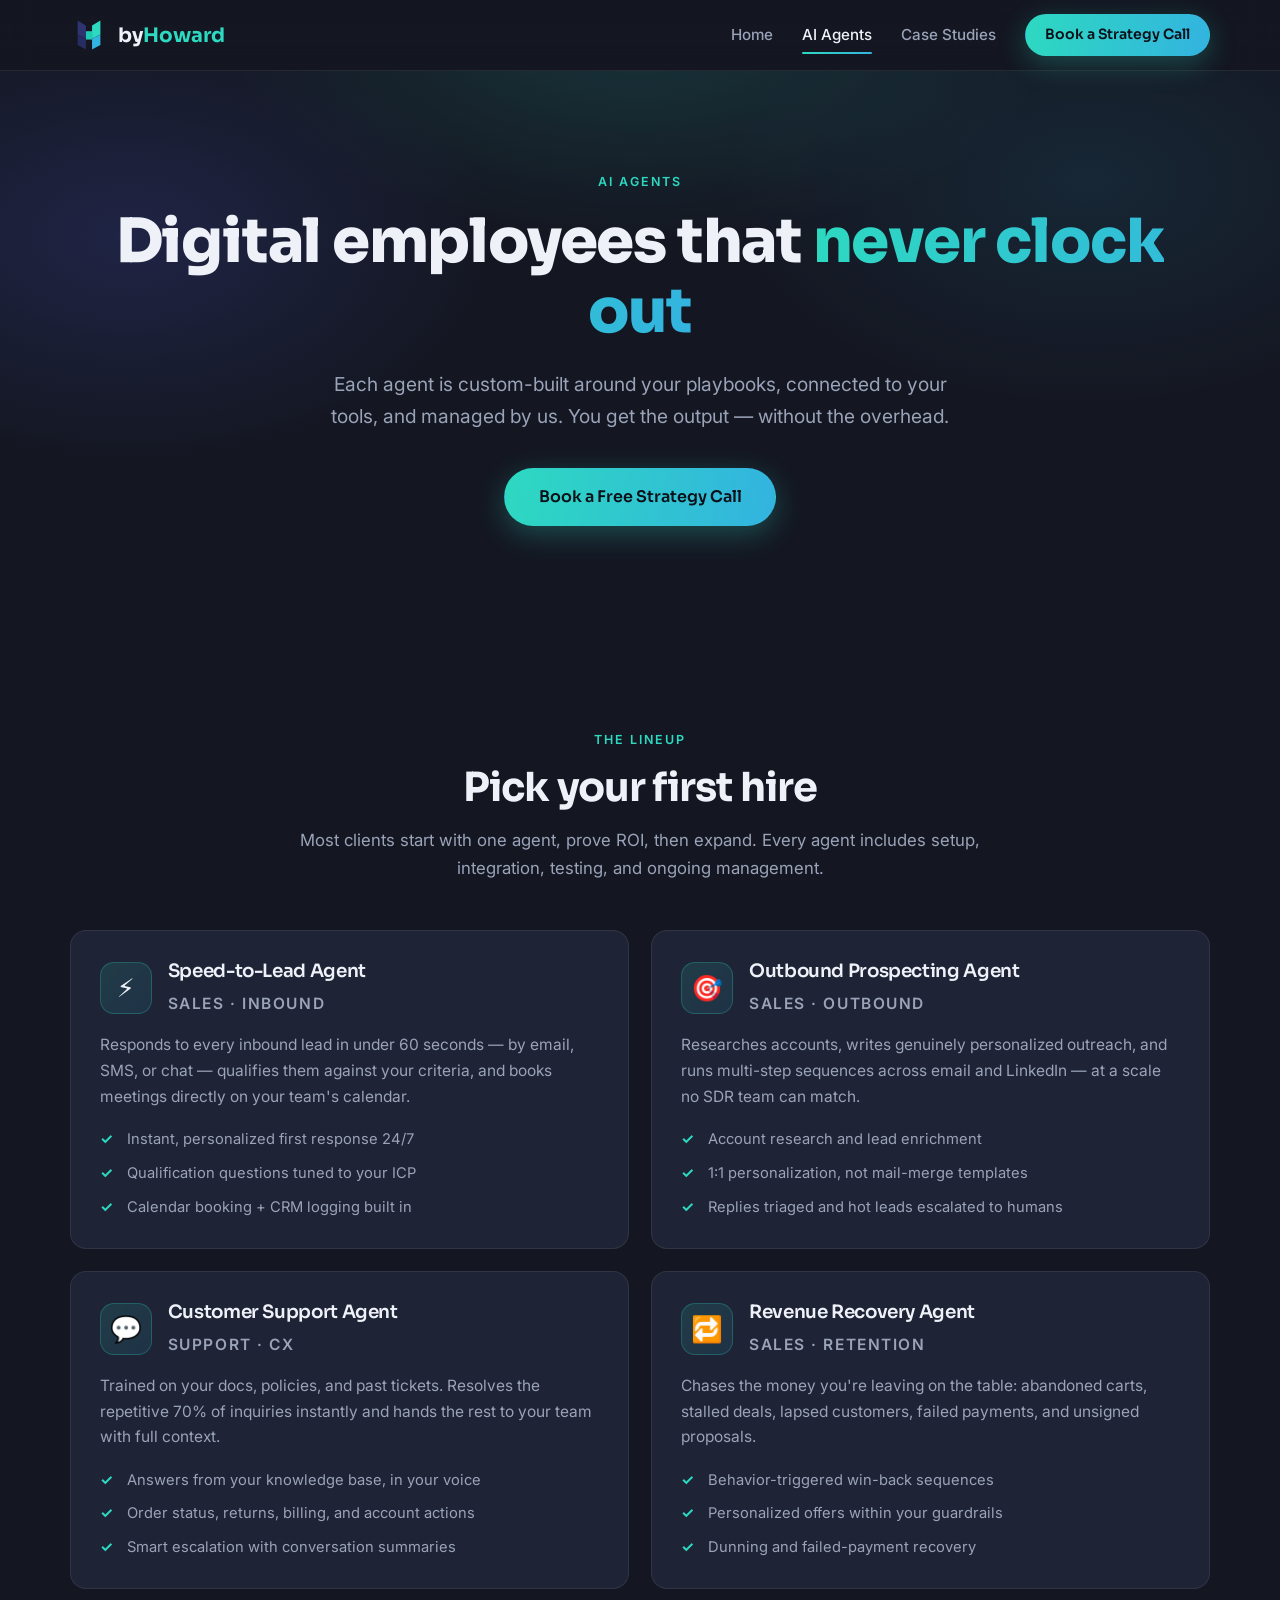
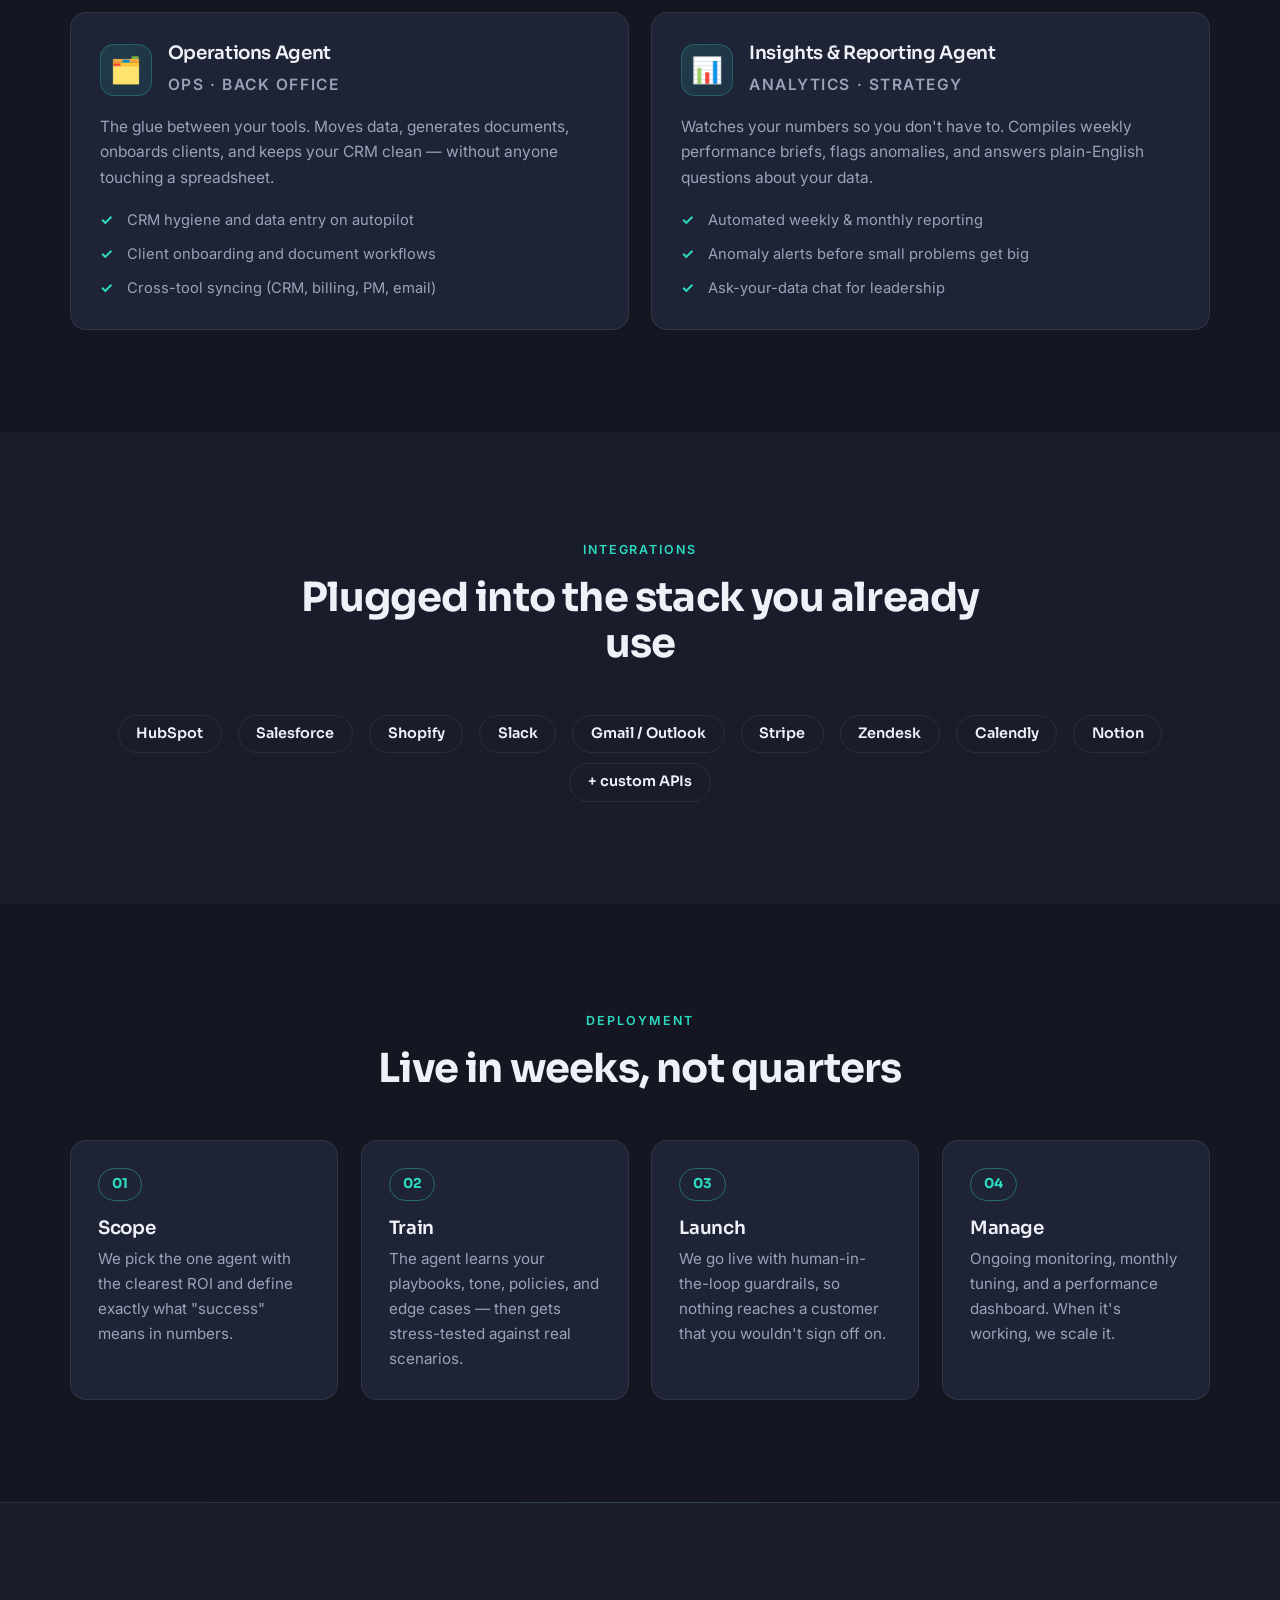
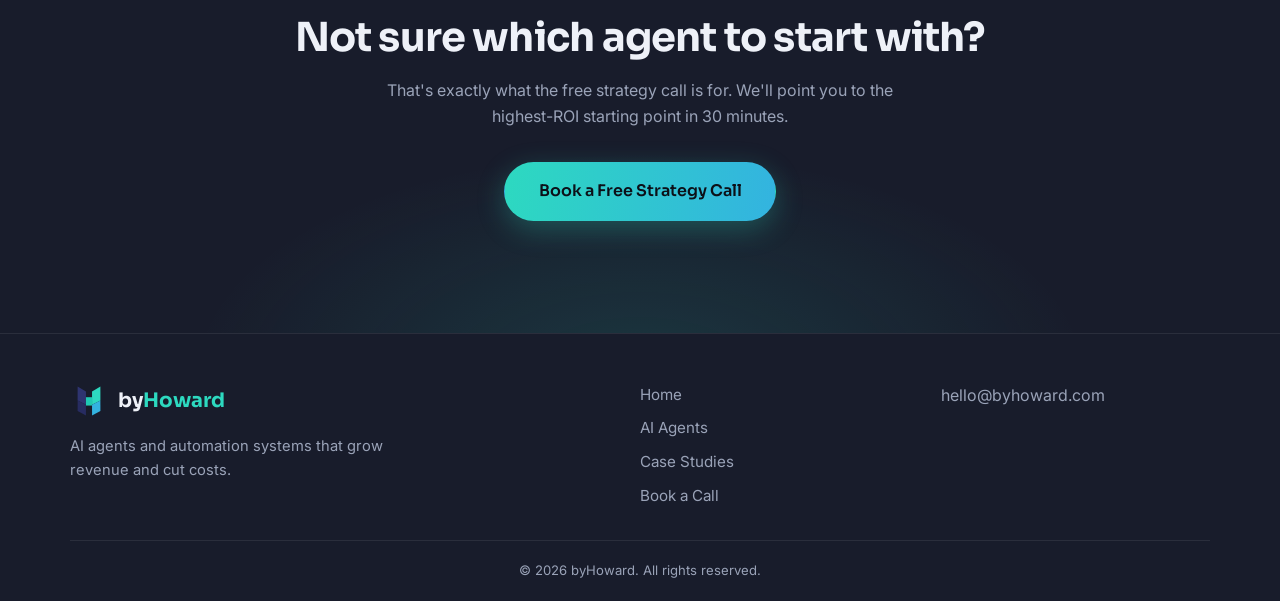
==== agents.html @ 03f666ff "Build byhoward.com AI growth agency funnel site Replace site content with a three-page marketing fun" ====
<!DOCTYPE html>
<html lang="en">
<head>
  <meta charset="UTF-8" />
  <meta name="viewport" content="width=device-width, initial-scale=1.0" />
  <title>AI Agents — byHoward | Sales, Support &amp; Operations Agents</title>
  <meta name="description" content="Explore byHoward's AI agents: lead response, sales outreach, customer support, operations, and analytics agents built and managed for your business." />
  <link rel="icon" type="image/svg+xml" href="assets/logo.svg" />
  <link rel="preconnect" href="https://fonts.googleapis.com" />
  <link rel="preconnect" href="https://fonts.gstatic.com" crossorigin />
  <link href="https://fonts.googleapis.com/css2?family=Sora:wght@400;500;600;700;800&family=Inter:wght@300;400;500;600&display=swap" rel="stylesheet" />
  <link rel="stylesheet" href="styles.css" />
</head>
<body>

  <!-- Header -->
  <header class="site-header" id="top">
    <div class="container header-inner">
      <a href="index.html" class="brand">
        <img src="assets/logo.svg" alt="byHoward logo" class="brand-logo" />
        <span class="brand-name">by<span class="accent">Howard</span></span>
      </a>
      <nav class="main-nav" aria-label="Main navigation">
        <a href="index.html" class="nav-link">Home</a>
        <a href="agents.html" class="nav-link active">AI Agents</a>
        <a href="case-studies.html" class="nav-link">Case Studies</a>
        <a href="index.html#book" class="btn btn-primary btn-sm nav-cta">Book a Strategy Call</a>
      </nav>
      <button class="nav-toggle" aria-label="Toggle navigation" aria-expanded="false">
        <span></span><span></span><span></span>
      </button>
    </div>
  </header>

  <main>
    <!-- ============ PAGE HERO ============ -->
    <section class="hero hero-sub">
      <div class="hero-glow" aria-hidden="true"></div>
      <div class="container hero-inner">
        <p class="eyebrow reveal">AI Agents</p>
        <h1 class="reveal">Digital employees that <span class="gradient-text">never clock out</span></h1>
        <p class="lede reveal">Each agent is custom-built around your playbooks, connected to your tools, and managed by us. You get the output — without the overhead.</p>
        <div class="hero-ctas reveal">
          <a href="index.html#book" class="btn btn-primary btn-lg">Book a Free Strategy Call</a>
        </div>
      </div>
    </section>

    <!-- ============ AGENT GRID ============ -->
    <section class="section agents">
      <div class="container">
        <div class="section-head reveal">
          <p class="eyebrow">The Lineup</p>
          <h2>Pick your first hire</h2>
          <p class="section-sub">Most clients start with one agent, prove ROI, then expand. Every agent includes setup, integration, testing, and ongoing management.</p>
        </div>
        <div class="grid grid-2 agent-grid">

          <article class="card agent-card reveal">
            <div class="agent-head">
              <div class="card-icon">⚡</div>
              <div>
                <h3>Speed-to-Lead Agent</h3>
                <p class="agent-tag">Sales &middot; Inbound</p>
              </div>
            </div>
            <p>Responds to every inbound lead in under 60 seconds — by email, SMS, or chat — qualifies them against your criteria, and books meetings directly on your team's calendar.</p>
            <ul class="check-list">
              <li>Instant, personalized first response 24/7</li>
              <li>Qualification questions tuned to your ICP</li>
              <li>Calendar booking + CRM logging built in</li>
            </ul>
          </article>

          <article class="card agent-card reveal">
            <div class="agent-head">
              <div class="card-icon">🎯</div>
              <div>
                <h3>Outbound Prospecting Agent</h3>
                <p class="agent-tag">Sales &middot; Outbound</p>
              </div>
            </div>
            <p>Researches accounts, writes genuinely personalized outreach, and runs multi-step sequences across email and LinkedIn — at a scale no SDR team can match.</p>
            <ul class="check-list">
              <li>Account research and lead enrichment</li>
              <li>1:1 personalization, not mail-merge templates</li>
              <li>Replies triaged and hot leads escalated to humans</li>
            </ul>
          </article>

          <article class="card agent-card reveal">
            <div class="agent-head">
              <div class="card-icon">💬</div>
              <div>
                <h3>Customer Support Agent</h3>
                <p class="agent-tag">Support &middot; CX</p>
              </div>
            </div>
            <p>Trained on your docs, policies, and past tickets. Resolves the repetitive 70% of inquiries instantly and hands the rest to your team with full context.</p>
            <ul class="check-list">
              <li>Answers from your knowledge base, in your voice</li>
              <li>Order status, returns, billing, and account actions</li>
              <li>Smart escalation with conversation summaries</li>
            </ul>
          </article>

          <article class="card agent-card reveal">
            <div class="agent-head">
              <div class="card-icon">🔁</div>
              <div>
                <h3>Revenue Recovery Agent</h3>
                <p class="agent-tag">Sales &middot; Retention</p>
              </div>
            </div>
            <p>Chases the money you're leaving on the table: abandoned carts, stalled deals, lapsed customers, failed payments, and unsigned proposals.</p>
            <ul class="check-list">
              <li>Behavior-triggered win-back sequences</li>
              <li>Personalized offers within your guardrails</li>
              <li>Dunning and failed-payment recovery</li>
            </ul>
          </article>

          <article class="card agent-card reveal">
            <div class="agent-head">
              <div class="card-icon">🗂️</div>
              <div>
                <h3>Operations Agent</h3>
                <p class="agent-tag">Ops &middot; Back Office</p>
              </div>
            </div>
            <p>The glue between your tools. Moves data, generates documents, onboards clients, and keeps your CRM clean — without anyone touching a spreadsheet.</p>
            <ul class="check-list">
              <li>CRM hygiene and data entry on autopilot</li>
              <li>Client onboarding and document workflows</li>
              <li>Cross-tool syncing (CRM, billing, PM, email)</li>
            </ul>
          </article>

          <article class="card agent-card reveal">
            <div class="agent-head">
              <div class="card-icon">📊</div>
              <div>
                <h3>Insights &amp; Reporting Agent</h3>
                <p class="agent-tag">Analytics &middot; Strategy</p>
              </div>
            </div>
            <p>Watches your numbers so you don't have to. Compiles weekly performance briefs, flags anomalies, and answers plain-English questions about your data.</p>
            <ul class="check-list">
              <li>Automated weekly &amp; monthly reporting</li>
              <li>Anomaly alerts before small problems get big</li>
              <li>Ask-your-data chat for leadership</li>
            </ul>
          </article>

        </div>
      </div>
    </section>

    <!-- ============ INTEGRATIONS ============ -->
    <section class="section alt-bg">
      <div class="container">
        <div class="section-head reveal">
          <p class="eyebrow">Integrations</p>
          <h2>Plugged into the stack you already use</h2>
        </div>
        <ul class="trust-logos integrations reveal">
          <li>HubSpot</li>
          <li>Salesforce</li>
          <li>Shopify</li>
          <li>Slack</li>
          <li>Gmail / Outlook</li>
          <li>Stripe</li>
          <li>Zendesk</li>
          <li>Calendly</li>
          <li>Notion</li>
          <li>+ custom APIs</li>
        </ul>
      </div>
    </section>

    <!-- ============ DEPLOYMENT ============ -->
    <section class="section process">
      <div class="container">
        <div class="section-head reveal">
          <p class="eyebrow">Deployment</p>
          <h2>Live in weeks, not quarters</h2>
        </div>
        <ol class="steps">
          <li class="step reveal">
            <span class="step-num">01</span>
            <h3>Scope</h3>
            <p>We pick the one agent with the clearest ROI and define exactly what "success" means in numbers.</p>
          </li>
          <li class="step reveal">
            <span class="step-num">02</span>
            <h3>Train</h3>
            <p>The agent learns your playbooks, tone, policies, and edge cases — then gets stress-tested against real scenarios.</p>
          </li>
          <li class="step reveal">
            <span class="step-num">03</span>
            <h3>Launch</h3>
            <p>We go live with human-in-the-loop guardrails, so nothing reaches a customer that you wouldn't sign off on.</p>
          </li>
          <li class="step reveal">
            <span class="step-num">04</span>
            <h3>Manage</h3>
            <p>Ongoing monitoring, monthly tuning, and a performance dashboard. When it's working, we scale it.</p>
          </li>
        </ol>
      </div>
    </section>

    <!-- ============ FINAL CTA ============ -->
    <section class="final-cta">
      <div class="container reveal">
        <h2>Not sure which agent to start with?</h2>
        <p>That's exactly what the free strategy call is for. We'll point you to the highest-ROI starting point in 30 minutes.</p>
        <a href="index.html#book" class="btn btn-primary btn-lg">Book a Free Strategy Call</a>
      </div>
    </section>
  </main>

  <!-- Footer -->
  <footer class="site-footer">
    <div class="container footer-inner">
      <div class="footer-brand">
        <a href="index.html" class="brand">
          <img src="assets/logo.svg" alt="byHoward logo" class="brand-logo" />
          <span class="brand-name">by<span class="accent">Howard</span></span>
        </a>
        <p>AI agents and automation systems that grow revenue and cut costs.</p>
      </div>
      <nav class="footer-nav" aria-label="Footer navigation">
        <a href="index.html">Home</a>
        <a href="agents.html">AI Agents</a>
        <a href="case-studies.html">Case Studies</a>
        <a href="index.html#book">Book a Call</a>
      </nav>
      <div class="footer-contact">
        <p><a href="mailto:hello@byhoward.com">hello@byhoward.com</a></p>
      </div>
    </div>
    <div class="container footer-bottom">
      <p>&copy; <span id="year"></span> byHoward. All rights reserved.</p>
    </div>
  </footer>

  <script src="script.js"></script>
</body>
</html>
---- styles.css ----
/* =========================================================
   byHoward — AI Growth Agency
   Dark, modern theme keyed to the navy/teal logo palette
   ========================================================= */

:root {
  --bg: #141722;
  --bg-2: #181c2b;
  --surface: #1e2335;
  --surface-2: #242a40;
  --line: rgba(255, 255, 255, 0.08);
  --text: #eef1f8;
  --muted: #9aa3b8;
  --navy: #2e3470;
  --teal: #2dd9c0;
  --cyan: #33b3e0;
  --teal-dark: #1fc9b4;
  --gradient: linear-gradient(100deg, var(--teal), var(--cyan));
  --radius: 16px;
  --shadow: 0 20px 50px rgba(0, 0, 0, 0.35);
  --font-head: "Sora", system-ui, sans-serif;
  --font-body: "Inter", system-ui, sans-serif;
}

* { box-sizing: border-box; margin: 0; padding: 0; }

html { scroll-behavior: smooth; }

body {
  font-family: var(--font-body);
  background: var(--bg);
  color: var(--text);
  line-height: 1.65;
  -webkit-font-smoothing: antialiased;
}

img { max-width: 100%; display: block; }

h1, h2, h3 {
  font-family: var(--font-head);
  line-height: 1.15;
  letter-spacing: -0.02em;
}

h1 { font-size: clamp(2.2rem, 5.5vw, 3.8rem); font-weight: 800; }
h2 { font-size: clamp(1.7rem, 3.6vw, 2.5rem); font-weight: 700; }
h3 { font-size: 1.15rem; font-weight: 600; }

a { color: var(--teal); text-decoration: none; }

.container {
  width: min(1140px, 92%);
  margin-inline: auto;
}

.container.narrow { width: min(780px, 92%); }

.section { padding: clamp(4rem, 8vw, 6.5rem) 0; }
.alt-bg { background: var(--bg-2); }

.eyebrow {
  display: inline-block;
  font-size: 0.78rem;
  font-weight: 600;
  letter-spacing: 0.16em;
  text-transform: uppercase;
  color: var(--teal);
  margin-bottom: 0.9rem;
}

.section-head {
  max-width: 720px;
  margin: 0 auto 3rem;
  text-align: center;
}

.section-sub {
  color: var(--muted);
  margin-top: 1rem;
  font-size: 1.05rem;
}

.gradient-text {
  background: var(--gradient);
  -webkit-background-clip: text;
  background-clip: text;
  color: transparent;
}

/* ---------- Buttons ---------- */
.btn {
  display: inline-block;
  font-family: var(--font-head);
  font-weight: 600;
  border-radius: 999px;
  border: 1px solid transparent;
  cursor: pointer;
  text-align: center;
  transition: transform 0.18s ease, box-shadow 0.18s ease, background 0.18s ease;
}

.btn-primary {
  background: var(--gradient);
  color: #0c1018;
  box-shadow: 0 8px 28px rgba(45, 217, 192, 0.28);
}

.btn-primary:hover {
  transform: translateY(-2px);
  box-shadow: 0 12px 34px rgba(45, 217, 192, 0.4);
}

.btn-ghost {
  background: transparent;
  color: var(--text);
  border-color: var(--line);
}

.btn-ghost:hover { border-color: var(--teal); color: var(--teal); }

.btn-sm { padding: 0.55rem 1.2rem; font-size: 0.88rem; }
.btn-lg { padding: 0.95rem 2.1rem; font-size: 1rem; }
.btn-block { display: block; width: 100%; }

.text-link {
  display: inline-block;
  margin-top: auto;
  font-weight: 600;
  font-size: 0.92rem;
}

.text-link:hover { text-decoration: underline; }

/* ---------- Header ---------- */
.site-header {
  position: sticky;
  top: 0;
  z-index: 50;
  background: rgba(20, 23, 34, 0.85);
  backdrop-filter: blur(14px);
  border-bottom: 1px solid var(--line);
}

.header-inner {
  display: flex;
  align-items: center;
  justify-content: space-between;
  padding: 0.85rem 0;
}

.brand {
  display: flex;
  align-items: center;
  gap: 0.6rem;
}

.brand-logo { width: 38px; height: 38px; }

.brand-name {
  font-family: var(--font-head);
  font-weight: 700;
  font-size: 1.25rem;
  color: var(--text);
}

.brand-name .accent { color: var(--teal); }

.main-nav {
  display: flex;
  align-items: center;
  gap: 1.8rem;
}

.nav-link {
  color: var(--muted);
  font-weight: 500;
  font-size: 0.95rem;
  transition: color 0.15s ease;
}

.nav-link:hover, .nav-link.active { color: var(--text); }

.nav-link.active { position: relative; }

.nav-link.active::after {
  content: "";
  position: absolute;
  left: 0; right: 0; bottom: -6px;
  height: 2px;
  background: var(--gradient);
  border-radius: 2px;
}

.nav-toggle {
  display: none;
  flex-direction: column;
  gap: 5px;
  background: none;
  border: none;
  cursor: pointer;
  padding: 6px;
}

.nav-toggle span {
  width: 24px;
  height: 2px;
  background: var(--text);
  border-radius: 2px;
  transition: transform 0.2s ease, opacity 0.2s ease;
}

/* ---------- Hero ---------- */
.hero {
  position: relative;
  overflow: hidden;
  padding: clamp(5rem, 11vw, 8.5rem) 0;
  text-align: center;
}

.hero-sub { padding: clamp(4rem, 8vw, 6rem) 0; }

.hero-glow {
  position: absolute;
  inset: 0;
  background:
    radial-gradient(600px 320px at 50% -10%, rgba(45, 217, 192, 0.16), transparent 70%),
    radial-gradient(520px 320px at 85% 20%, rgba(51, 179, 224, 0.10), transparent 70%),
    radial-gradient(520px 320px at 10% 30%, rgba(46, 52, 112, 0.45), transparent 70%);
  pointer-events: none;
}

.hero-inner { position: relative; }

.lede {
  max-width: 640px;
  margin: 1.4rem auto 0;
  font-size: clamp(1.05rem, 2vw, 1.2rem);
  color: var(--muted);
}

.hero-ctas {
  display: flex;
  gap: 1rem;
  justify-content: center;
  flex-wrap: wrap;
  margin-top: 2.2rem;
}

.hero-note {
  margin-top: 1.2rem;
  font-size: 0.85rem;
  color: var(--muted);
}

/* ---------- Trust strip ---------- */
.trust-strip {
  border-block: 1px solid var(--line);
  padding: 1.6rem 0;
  background: var(--bg-2);
}

.trust-label {
  text-align: center;
  font-size: 0.78rem;
  letter-spacing: 0.14em;
  text-transform: uppercase;
  color: var(--muted);
  margin-bottom: 0.9rem;
}

.trust-logos {
  list-style: none;
  display: flex;
  flex-wrap: wrap;
  justify-content: center;
  gap: 0.6rem 1rem;
}

.trust-logos li {
  font-family: var(--font-head);
  font-weight: 600;
  font-size: 0.9rem;
  color: var(--muted);
  border: 1px solid var(--line);
  border-radius: 999px;
  padding: 0.4rem 1.1rem;
}

.integrations li { color: var(--text); }

/* ---------- Grids & cards ---------- */
.grid { display: grid; gap: 1.4rem; }
.grid-2 { grid-template-columns: repeat(2, 1fr); }
.grid-3 { grid-template-columns: repeat(3, 1fr); }
.grid-4 { grid-template-columns: repeat(4, 1fr); }

.card {
  background: var(--surface);
  border: 1px solid var(--line);
  border-radius: var(--radius);
  padding: 1.8rem;
  transition: transform 0.2s ease, border-color 0.2s ease;
}

.card:hover { transform: translateY(-4px); border-color: rgba(45, 217, 192, 0.35); }

.card h3 { margin-bottom: 0.6rem; }
.card p { color: var(--muted); font-size: 0.97rem; }

.card-icon {
  font-size: 1.6rem;
  width: 52px;
  height: 52px;
  display: grid;
  place-items: center;
  border-radius: 14px;
  background: linear-gradient(135deg, rgba(45, 217, 192, 0.14), rgba(51, 179, 224, 0.10));
  border: 1px solid rgba(45, 217, 192, 0.25);
  margin-bottom: 1.1rem;
}

.card-feature { display: flex; flex-direction: column; }
.card-feature p { margin-bottom: 1rem; }

/* ---------- Stats ---------- */
.stats-band {
  background:
    radial-gradient(700px 300px at 50% 0%, rgba(45, 217, 192, 0.08), transparent 70%),
    var(--bg-2);
  border-block: 1px solid var(--line);
}

.stat { text-align: center; }

.stat-number {
  display: block;
  font-family: var(--font-head);
  font-size: clamp(1.9rem, 4vw, 2.7rem);
  font-weight: 800;
  background: var(--gradient);
  -webkit-background-clip: text;
  background-clip: text;
  color: transparent;
}

.stat-label {
  display: block;
  margin-top: 0.4rem;
  font-size: 0.88rem;
  color: var(--muted);
}

.stats-disclaimer {
  margin-top: 2.2rem;
  text-align: center;
  font-size: 0.78rem;
  color: var(--muted);
  opacity: 0.8;
}

/* ---------- Process steps ---------- */
.steps {
  list-style: none;
  display: grid;
  grid-template-columns: repeat(4, 1fr);
  gap: 1.4rem;
  counter-reset: step;
}

.step {
  background: var(--surface);
  border: 1px solid var(--line);
  border-radius: var(--radius);
  padding: 1.7rem;
}

.step-num {
  display: inline-block;
  font-family: var(--font-head);
  font-weight: 700;
  font-size: 0.85rem;
  color: var(--teal);
  border: 1px solid rgba(45, 217, 192, 0.4);
  border-radius: 999px;
  padding: 0.25rem 0.8rem;
  margin-bottom: 1rem;
}

.step h3 { margin-bottom: 0.5rem; }
.step p { color: var(--muted); font-size: 0.95rem; }

/* ---------- Testimonials ---------- */
.quote { display: flex; flex-direction: column; }
.quote p { font-style: italic; color: var(--text); }

.quote footer {
  margin-top: auto;
  padding-top: 1.2rem;
}

.quote footer strong { display: block; font-family: var(--font-head); font-size: 0.95rem; }
.quote footer span { font-size: 0.85rem; color: var(--muted); }

/* ---------- Lead form ---------- */
.book-inner {
  display: grid;
  grid-template-columns: 1fr 1fr;
  gap: 3rem;
  align-items: start;
}

.book-copy h2 { margin-bottom: 1rem; }
.book-copy em { font-style: normal; color: var(--teal); }
.book-copy > p { color: var(--muted); }

.check-list {
  list-style: none;
  margin-top: 1.4rem;
  display: grid;
  gap: 0.6rem;
}

.check-list li {
  position: relative;
  padding-left: 1.7rem;
  color: var(--muted);
  font-size: 0.97rem;
}

.check-list li::before {
  content: "✓";
  position: absolute;
  left: 0;
  color: var(--teal);
  font-weight: 700;
}

.book-form { box-shadow: var(--shadow); }
.book-form:hover { transform: none; }

.form-row { margin-bottom: 1.1rem; }

.form-row label {
  display: block;
  font-size: 0.85rem;
  font-weight: 600;
  margin-bottom: 0.4rem;
}

.form-row input,
.form-row select,
.form-row textarea {
  width: 100%;
  background: var(--bg);
  border: 1px solid var(--line);
  border-radius: 10px;
  padding: 0.75rem 0.95rem;
  color: var(--text);
  font-family: var(--font-body);
  font-size: 0.95rem;
  transition: border-color 0.15s ease;
}

.form-row textarea { resize: vertical; }

.form-row input:focus,
.form-row select:focus,
.form-row textarea:focus {
  outline: none;
  border-color: var(--teal);
}

.form-note {
  margin-top: 0.9rem;
  text-align: center;
  font-size: 0.8rem;
  color: var(--muted);
}

.form-status {
  margin-top: 0.6rem;
  text-align: center;
  font-size: 0.9rem;
  color: var(--teal);
  font-weight: 600;
}

/* ---------- FAQ ---------- */
.accordion details {
  background: var(--surface);
  border: 1px solid var(--line);
  border-radius: 12px;
  margin-bottom: 0.8rem;
  overflow: hidden;
}

.accordion summary {
  cursor: pointer;
  list-style: none;
  padding: 1.1rem 1.4rem;
  font-family: var(--font-head);
  font-weight: 600;
  font-size: 1rem;
  position: relative;
}

.accordion summary::-webkit-details-marker { display: none; }

.accordion summary::after {
  content: "+";
  position: absolute;
  right: 1.3rem;
  top: 50%;
  transform: translateY(-50%);
  color: var(--teal);
  font-size: 1.3rem;
  transition: transform 0.2s ease;
}

.accordion details[open] summary::after { transform: translateY(-50%) rotate(45deg); }

.accordion details p {
  padding: 0 1.4rem 1.2rem;
  color: var(--muted);
  font-size: 0.95rem;
}

/* ---------- Final CTA ---------- */
.final-cta {
  text-align: center;
  padding: clamp(4.5rem, 9vw, 7rem) 0;
  background:
    radial-gradient(640px 320px at 50% 110%, rgba(45, 217, 192, 0.14), transparent 70%),
    var(--bg-2);
  border-top: 1px solid var(--line);
}

.final-cta p {
  color: var(--muted);
  max-width: 540px;
  margin: 1rem auto 2rem;
}

/* ---------- Agents page ---------- */
.agent-card { display: flex; flex-direction: column; }

.agent-head {
  display: flex;
  align-items: center;
  gap: 1rem;
  margin-bottom: 1rem;
}

.agent-head .card-icon { margin-bottom: 0; flex-shrink: 0; }

.agent-tag {
  font-size: 0.78rem;
  letter-spacing: 0.1em;
  text-transform: uppercase;
  color: var(--teal);
  font-weight: 600;
}

.agent-card .check-list { margin-top: 1.1rem; }
.agent-card .check-list li { font-size: 0.92rem; }

/* ---------- Case studies ---------- */
.case-study { padding-block: clamp(2.5rem, 5vw, 3.5rem); }
.case-study:first-of-type { padding-top: clamp(4rem, 7vw, 5.5rem); }

.cs-card { padding: clamp(1.8rem, 4vw, 2.8rem); }
.cs-card:hover { transform: none; }

.cs-header h2 { font-size: clamp(1.4rem, 2.8vw, 1.9rem); margin-top: 0.5rem; }

.badge-fictional {
  display: inline-block;
  margin-left: 0.6rem;
  font-size: 0.68rem;
  letter-spacing: 0.08em;
  color: var(--cyan);
  border: 1px solid rgba(51, 179, 224, 0.4);
  border-radius: 999px;
  padding: 0.15rem 0.65rem;
  vertical-align: middle;
}

.cs-body {
  display: grid;
  grid-template-columns: 1.6fr 1fr;
  gap: 2.5rem;
  margin-top: 1.8rem;
}

.cs-text h3 {
  color: var(--teal);
  font-size: 0.95rem;
  letter-spacing: 0.04em;
  text-transform: uppercase;
  margin: 1.4rem 0 0.4rem;
}

.cs-text h3:first-child { margin-top: 0; }

.cs-stats {
  display: grid;
  gap: 1.4rem;
  align-content: start;
  background: var(--bg);
  border: 1px solid var(--line);
  border-radius: var(--radius);
  padding: 1.8rem;
}

.cs-stats .stat { text-align: left; }
.cs-stats .stat-number { font-size: 1.9rem; }

/* ---------- Footer ---------- */
.site-footer {
  border-top: 1px solid var(--line);
  background: var(--bg-2);
  padding-top: 3rem;
}

.footer-inner {
  display: grid;
  grid-template-columns: 2fr 1fr 1fr;
  gap: 2rem;
  padding-bottom: 2rem;
}

.footer-brand p {
  margin-top: 0.9rem;
  color: var(--muted);
  font-size: 0.92rem;
  max-width: 320px;
}

.footer-nav { display: grid; gap: 0.55rem; align-content: start; }
.footer-nav a { color: var(--muted); font-size: 0.95rem; }
.footer-nav a:hover { color: var(--teal); }

.footer-contact a { color: var(--muted); }
.footer-contact a:hover { color: var(--teal); }

.footer-bottom {
  border-top: 1px solid var(--line);
  padding: 1.2rem 0;
  font-size: 0.82rem;
  color: var(--muted);
  text-align: center;
}

/* ---------- Reveal animation ---------- */
.reveal {
  opacity: 0;
  transform: translateY(22px);
  transition: opacity 0.6s ease, transform 0.6s ease;
}

.reveal.visible {
  opacity: 1;
  transform: none;
}

@media (prefers-reduced-motion: reduce) {
  .reveal { opacity: 1; transform: none; transition: none; }
  html { scroll-behavior: auto; }
}

/* ---------- Responsive ---------- */
@media (max-width: 960px) {
  .grid-3, .grid-4, .steps { grid-template-columns: repeat(2, 1fr); }
  .book-inner { grid-template-columns: 1fr; }
  .cs-body { grid-template-columns: 1fr; }
  .cs-stats { grid-template-columns: repeat(3, 1fr); }
  .footer-inner { grid-template-columns: 1fr 1fr; }
}

@media (max-width: 640px) {
  .grid-2, .grid-3, .grid-4, .steps { grid-template-columns: 1fr; }
  .cs-stats { grid-template-columns: 1fr; }
  .footer-inner { grid-template-columns: 1fr; }

  .nav-toggle { display: flex; }

  .main-nav {
    position: absolute;
    top: 100%;
    left: 0;
    right: 0;
    flex-direction: column;
    align-items: flex-start;
    gap: 1rem;
    background: var(--bg-2);
    border-bottom: 1px solid var(--line);
    padding: 1.4rem 4%;
    display: none;
  }

  .main-nav.open { display: flex; }

  .nav-toggle[aria-expanded="true"] span:nth-child(1) { transform: translateY(7px) rotate(45deg); }
  .nav-toggle[aria-expanded="true"] span:nth-child(2) { opacity: 0; }
  .nav-toggle[aria-expanded="true"] span:nth-child(3) { transform: translateY(-7px) rotate(-45deg); }
}
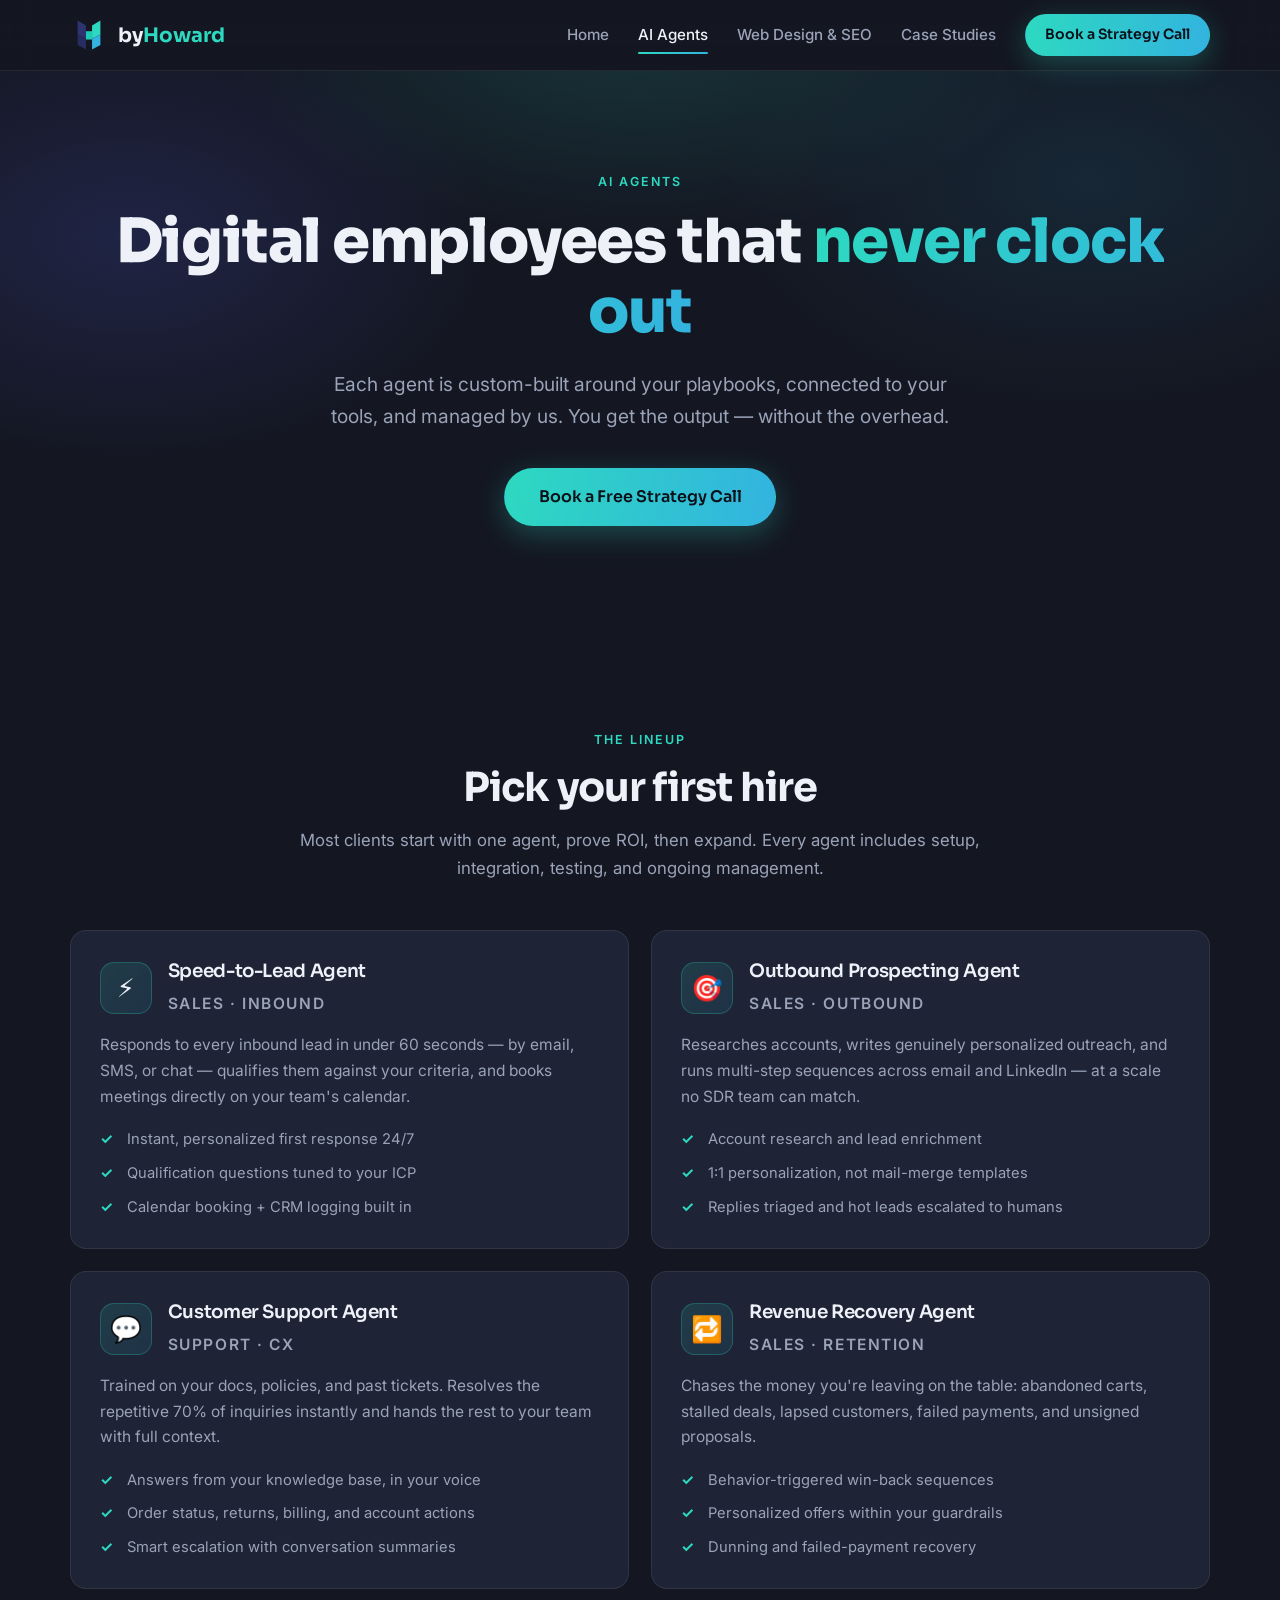
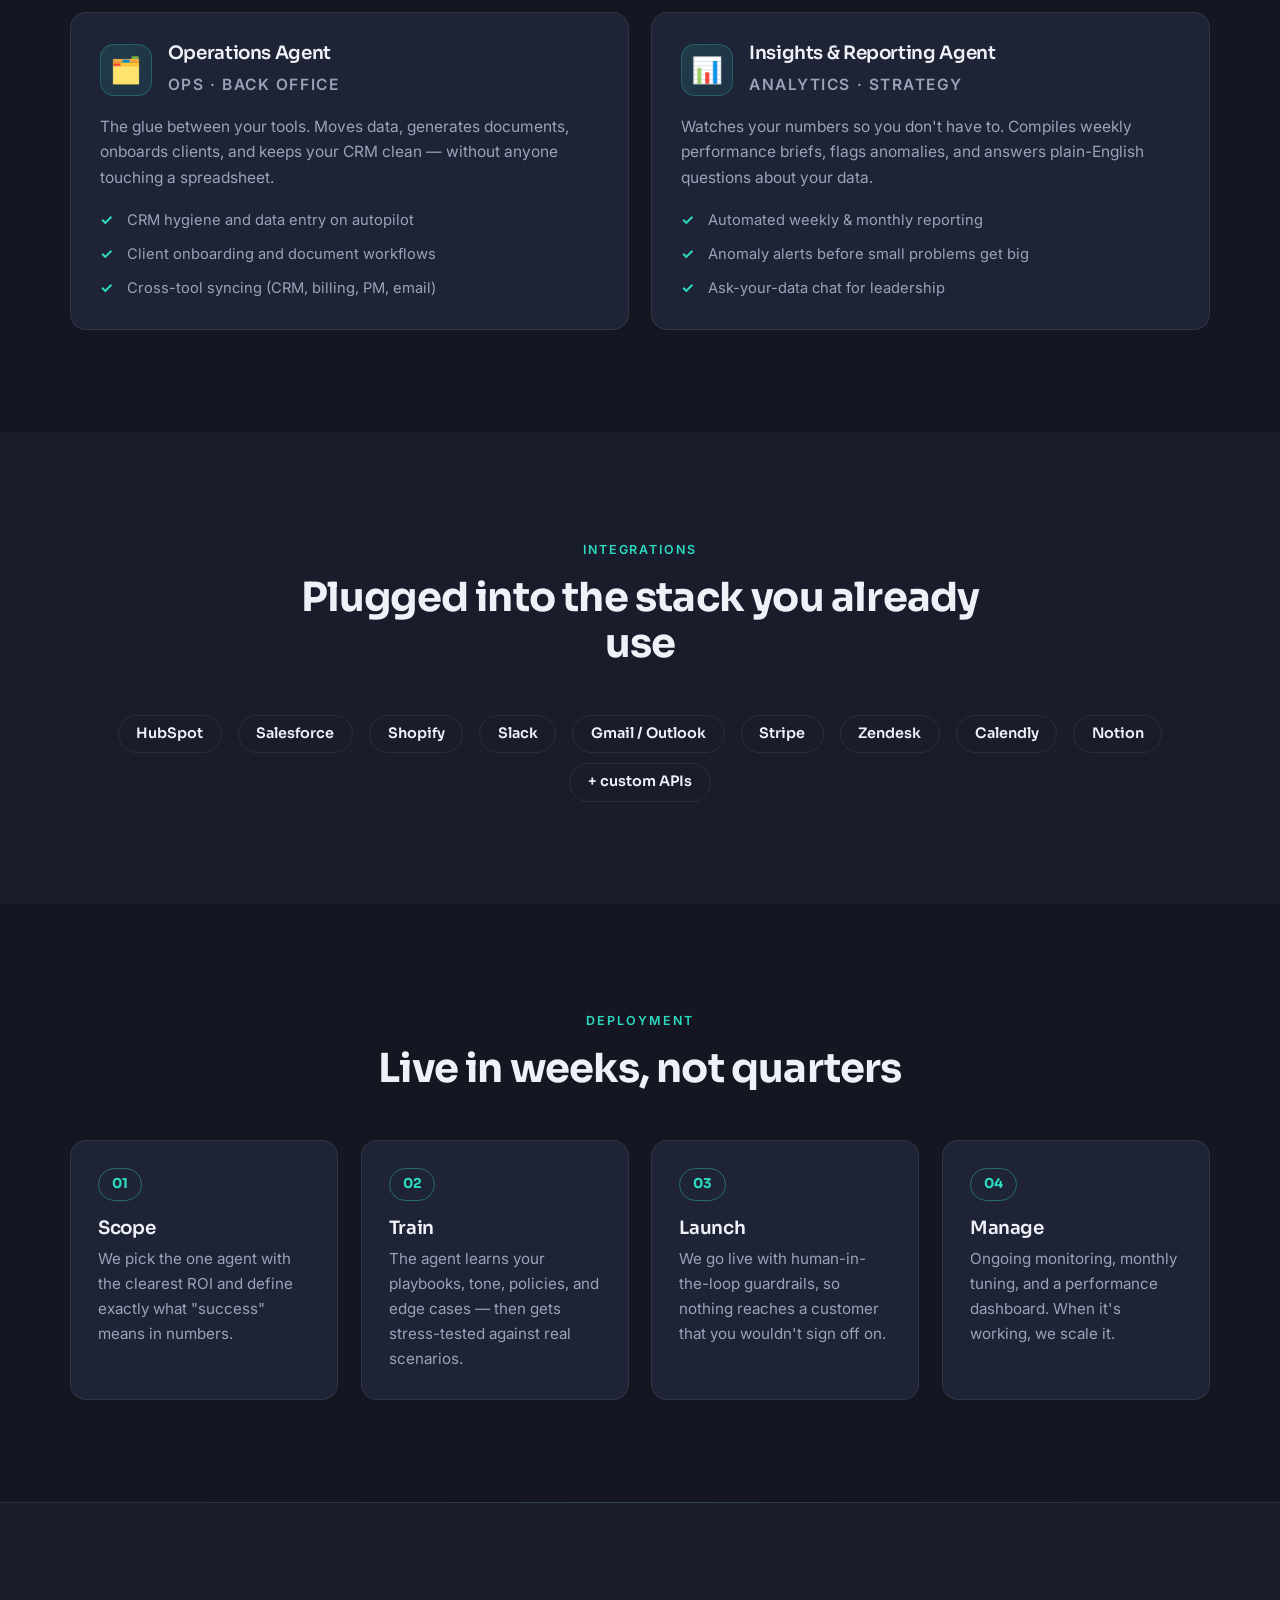
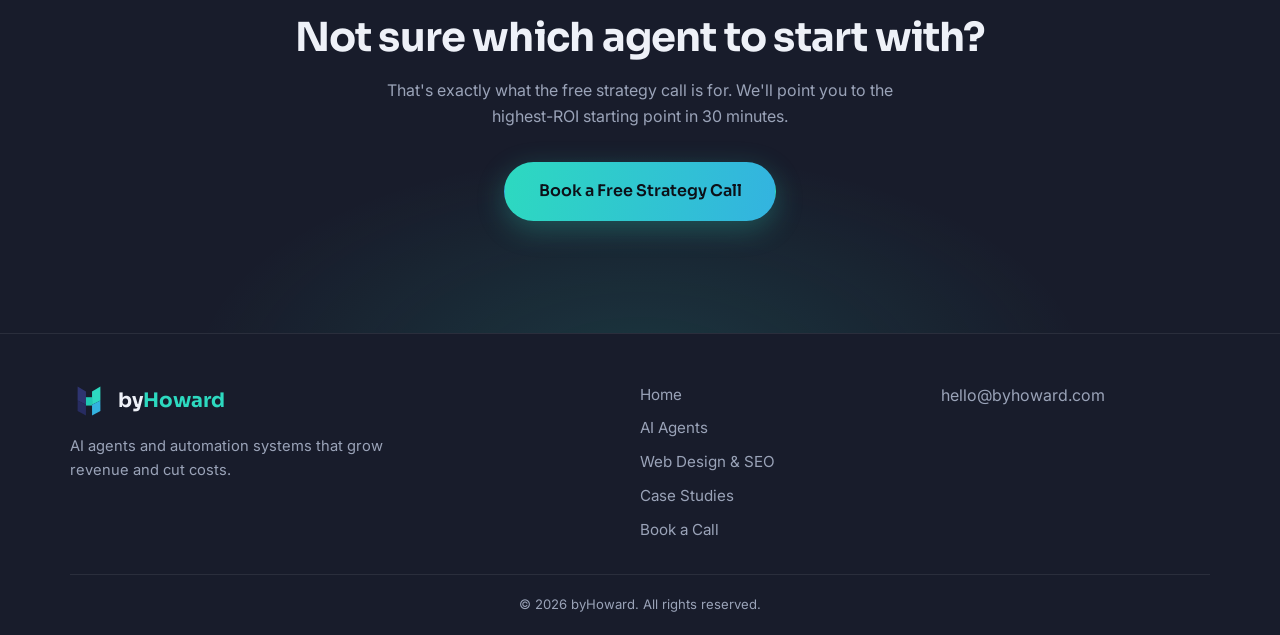
==== commit baa471fe: "Add Web Design & SEO funnel page with free growth audit form - web-design-seo.html: 'Find My Revenue" ====
--- a/agents.html
+++ b/agents.html
@@ -23,6 +23,7 @@
       <nav class="main-nav" aria-label="Main navigation">
         <a href="index.html" class="nav-link">Home</a>
         <a href="agents.html" class="nav-link active">AI Agents</a>
+        <a href="web-design-seo.html" class="nav-link">Web Design &amp; SEO</a>
         <a href="case-studies.html" class="nav-link">Case Studies</a>
         <a href="index.html#book" class="btn btn-primary btn-sm nav-cta">Book a Strategy Call</a>
       </nav>
@@ -233,6 +234,7 @@
       <nav class="footer-nav" aria-label="Footer navigation">
         <a href="index.html">Home</a>
         <a href="agents.html">AI Agents</a>
+        <a href="web-design-seo.html">Web Design &amp; SEO</a>
         <a href="case-studies.html">Case Studies</a>
         <a href="index.html#book">Book a Call</a>
       </nav>
--- a/styles.css
+++ b/styles.css
@@ -485,6 +485,20 @@
   font-weight: 600;
 }
 
+.form-status.error { color: #ff8a8a; }
+
+.form-row .field-error { border-color: #ff8a8a; }
+
+.audit-includes-label {
+  margin-top: 1.6rem;
+  font-family: var(--font-head);
+  font-weight: 600;
+  font-size: 0.95rem;
+  color: var(--text);
+}
+
+.audit-includes-label + .check-list { margin-top: 0.8rem; }
+
 /* ---------- FAQ ---------- */
 .accordion details {
   background: var(--surface);
